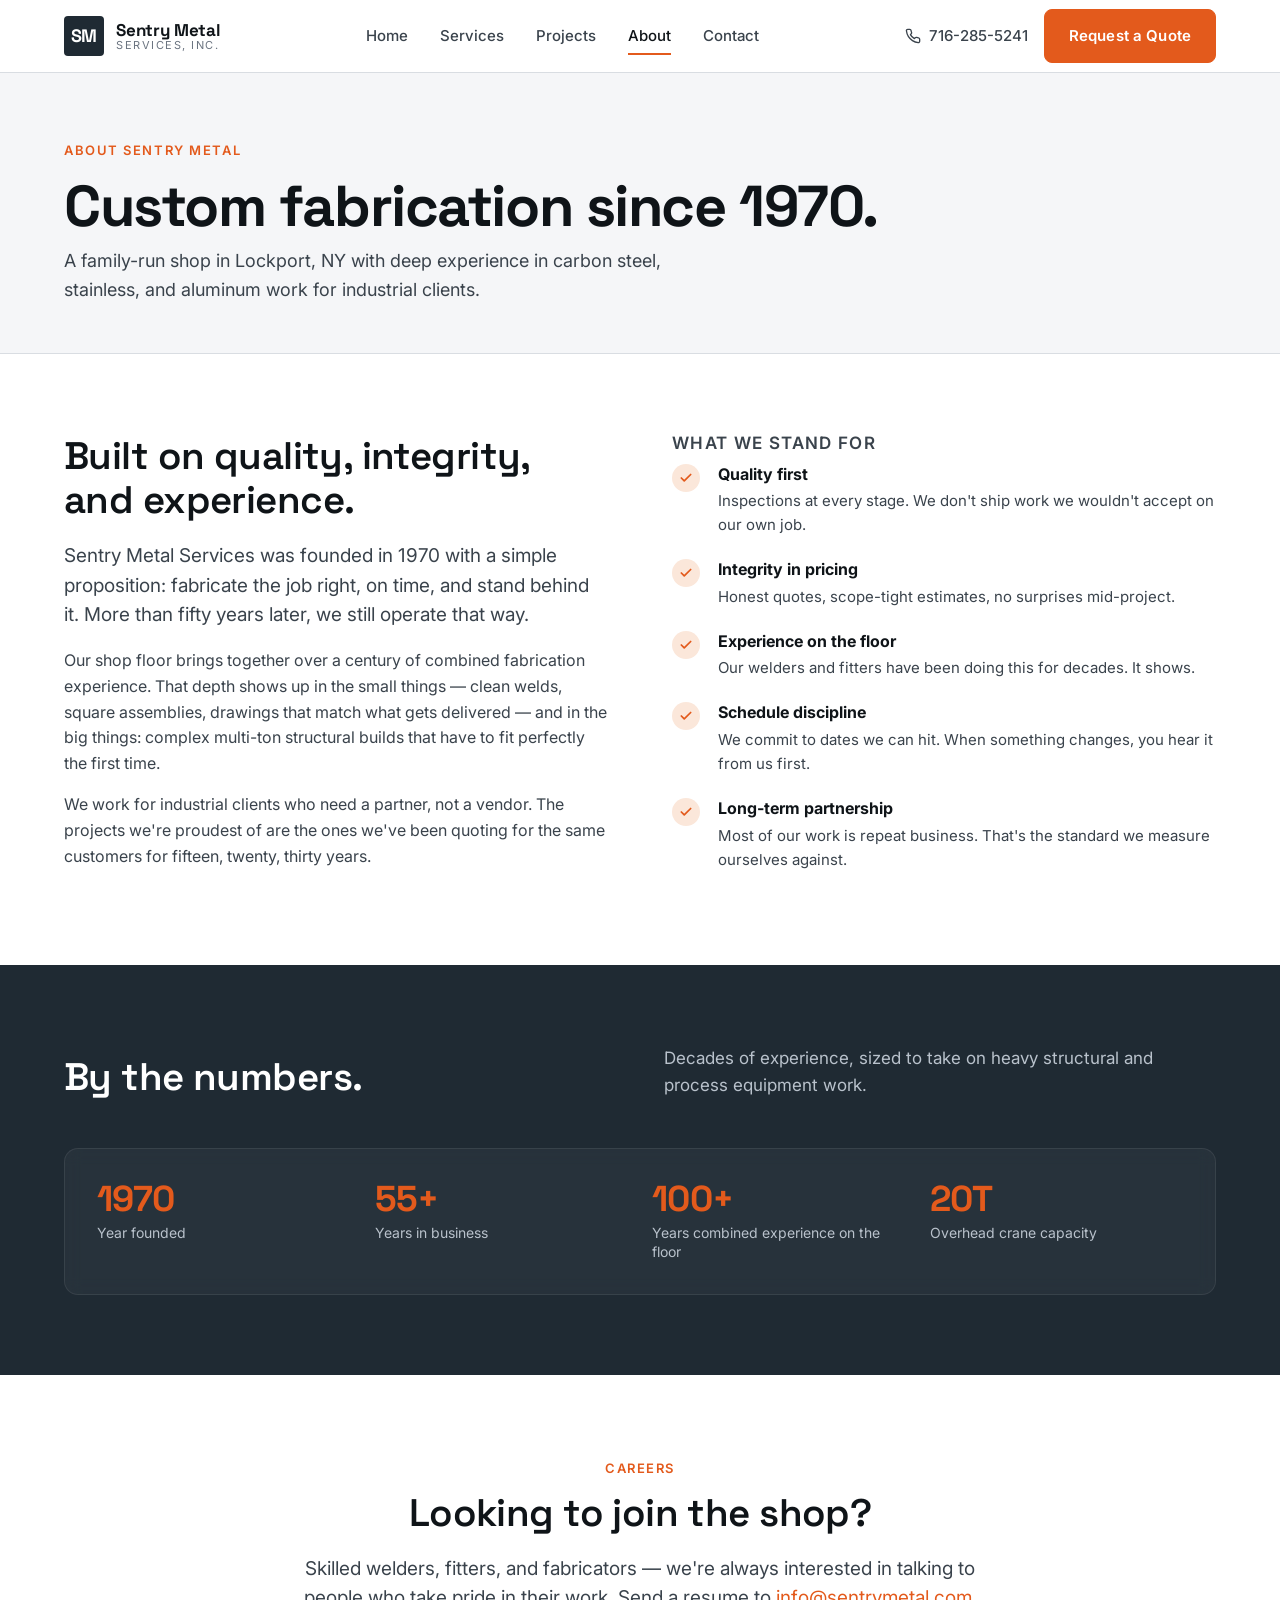
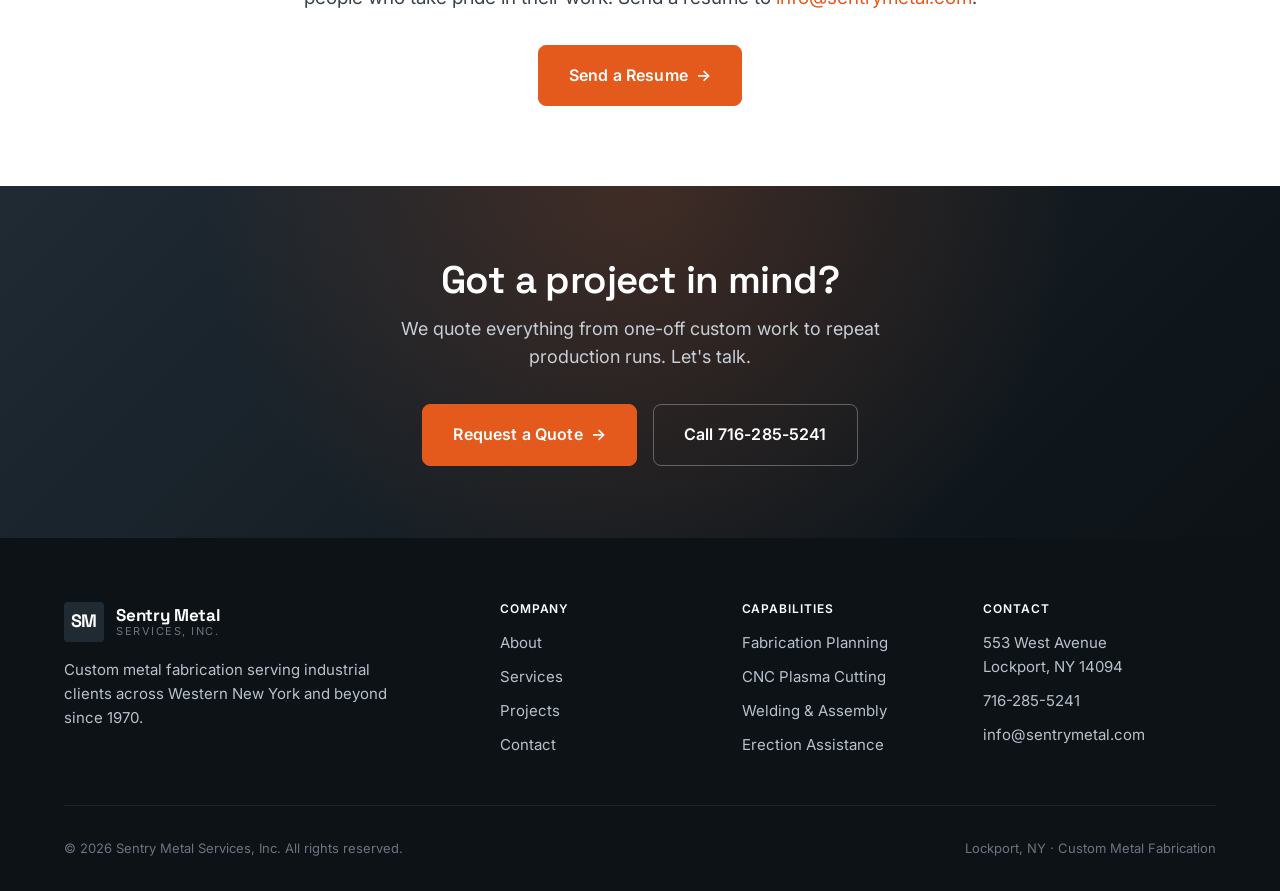
==== about.html @ cd66dbcb "Initial Sentry Metal website (static site) Co-Authored-By: Claude Opus 4.8 (1M context) <noreply@ant" ====
<!doctype html>
<html lang="en">
<head>
  <meta charset="utf-8" />
  <meta name="viewport" content="width=device-width, initial-scale=1" />
  <title>About — Sentry Metal Services</title>
  <meta name="description" content="Sentry Metal Services has been fabricating custom metal work for industrial clients since 1970 from our shop in Lockport, NY. Family-run, quality-first." />
  <link rel="preconnect" href="https://fonts.googleapis.com" />
  <link rel="preconnect" href="https://fonts.gstatic.com" crossorigin />
  <link rel="stylesheet" href="https://fonts.googleapis.com/css2?family=Inter:wght@400;500;600;700&family=Space+Grotesk:wght@500;600;700&display=swap" />
  <link rel="stylesheet" href="css/styles.css" />
</head>
<body>

  <header class="site-header">
    <nav class="nav" aria-label="Primary">
      <a class="brand" href="index.html">
        <span class="brand-mark">SM</span>
        <span class="brand-text">
          <span class="brand-name">Sentry Metal</span>
          <span class="brand-tag">Services, Inc.</span>
        </span>
      </a>
      <ul class="nav-links">
        <li><a href="index.html">Home</a></li>
        <li><a href="services.html">Services</a></li>
        <li><a href="projects.html">Projects</a></li>
        <li><a href="about.html" class="active">About</a></li>
        <li><a href="contact.html">Contact</a></li>
      </ul>
      <div class="nav-cta">
        <a href="tel:7162855241" class="nav-phone">
          <svg width="16" height="16" viewBox="0 0 24 24" fill="none" stroke="currentColor" stroke-width="2" stroke-linecap="round" stroke-linejoin="round"><path d="M22 16.92v3a2 2 0 0 1-2.18 2 19.79 19.79 0 0 1-8.63-3.07 19.5 19.5 0 0 1-6-6 19.79 19.79 0 0 1-3.07-8.67A2 2 0 0 1 4.11 2h3a2 2 0 0 1 2 1.72 12.84 12.84 0 0 0 .7 2.81 2 2 0 0 1-.45 2.11L8.09 9.91a16 16 0 0 0 6 6l1.27-1.27a2 2 0 0 1 2.11-.45 12.84 12.84 0 0 0 2.81.7A2 2 0 0 1 22 16.92z"/></svg>
          716-285-5241
        </a>
        <a href="contact.html" class="btn btn-primary">Request a Quote</a>
      </div>
      <button class="nav-toggle" aria-label="Open menu" aria-expanded="false">
        <span></span><span></span><span></span>
      </button>
    </nav>
  </header>

  <main>
    <section class="page-header">
      <div class="container">
        <span class="eyebrow">About Sentry Metal</span>
        <h1>Custom fabrication since 1970.</h1>
        <p>A family-run shop in Lockport, NY with deep experience in carbon steel, stainless, and aluminum work for industrial clients.</p>
      </div>
    </section>

    <section class="section">
      <div class="container">
        <div class="two-col">
          <div>
            <h2>Built on quality, integrity, and experience.</h2>
            <p class="lead">Sentry Metal Services was founded in 1970 with a simple proposition: fabricate the job right, on time, and stand behind it. More than fifty years later, we still operate that way.</p>
            <p>Our shop floor brings together over a century of combined fabrication experience. That depth shows up in the small things — clean welds, square assemblies, drawings that match what gets delivered — and in the big things: complex multi-ton structural builds that have to fit perfectly the first time.</p>
            <p>We work for industrial clients who need a partner, not a vendor. The projects we're proudest of are the ones we've been quoting for the same customers for fifteen, twenty, thirty years.</p>
          </div>
          <div>
            <h4>What We Stand For</h4>
            <ul class="value-list">
              <li>
                <span class="dot">
                  <svg width="14" height="14" viewBox="0 0 24 24" fill="none" stroke="currentColor" stroke-width="3" stroke-linecap="round" stroke-linejoin="round"><polyline points="20 6 9 17 4 12"/></svg>
                </span>
                <span>
                  <strong>Quality first</strong>
                  Inspections at every stage. We don't ship work we wouldn't accept on our own job.
                </span>
              </li>
              <li>
                <span class="dot">
                  <svg width="14" height="14" viewBox="0 0 24 24" fill="none" stroke="currentColor" stroke-width="3" stroke-linecap="round" stroke-linejoin="round"><polyline points="20 6 9 17 4 12"/></svg>
                </span>
                <span>
                  <strong>Integrity in pricing</strong>
                  Honest quotes, scope-tight estimates, no surprises mid-project.
                </span>
              </li>
              <li>
                <span class="dot">
                  <svg width="14" height="14" viewBox="0 0 24 24" fill="none" stroke="currentColor" stroke-width="3" stroke-linecap="round" stroke-linejoin="round"><polyline points="20 6 9 17 4 12"/></svg>
                </span>
                <span>
                  <strong>Experience on the floor</strong>
                  Our welders and fitters have been doing this for decades. It shows.
                </span>
              </li>
              <li>
                <span class="dot">
                  <svg width="14" height="14" viewBox="0 0 24 24" fill="none" stroke="currentColor" stroke-width="3" stroke-linecap="round" stroke-linejoin="round"><polyline points="20 6 9 17 4 12"/></svg>
                </span>
                <span>
                  <strong>Schedule discipline</strong>
                  We commit to dates we can hit. When something changes, you hear it from us first.
                </span>
              </li>
              <li>
                <span class="dot">
                  <svg width="14" height="14" viewBox="0 0 24 24" fill="none" stroke="currentColor" stroke-width="3" stroke-linecap="round" stroke-linejoin="round"><polyline points="20 6 9 17 4 12"/></svg>
                </span>
                <span>
                  <strong>Long-term partnership</strong>
                  Most of our work is repeat business. That's the standard we measure ourselves against.
                </span>
              </li>
            </ul>
          </div>
        </div>
      </div>
    </section>

    <section class="section section-dark">
      <div class="container">
        <div class="section-head">
          <div>
            <h2>By the numbers.</h2>
          </div>
          <p>Decades of experience, sized to take on heavy structural and process equipment work.</p>
        </div>

        <div class="hero-stats" style="grid-template-columns: repeat(4, 1fr);">
          <div>
            <div class="hero-stat-num">1970</div>
            <div class="hero-stat-label">Year founded</div>
          </div>
          <div>
            <div class="hero-stat-num">55+</div>
            <div class="hero-stat-label">Years in business</div>
          </div>
          <div>
            <div class="hero-stat-num">100+</div>
            <div class="hero-stat-label">Years combined experience on the floor</div>
          </div>
          <div>
            <div class="hero-stat-num">20T</div>
            <div class="hero-stat-label">Overhead crane capacity</div>
          </div>
        </div>
      </div>
    </section>

    <section class="section">
      <div class="container container-narrow text-center">
        <span class="eyebrow">Careers</span>
        <h2>Looking to join the shop?</h2>
        <p class="lead" style="margin: 0 auto 2rem;">Skilled welders, fitters, and fabricators — we're always interested in talking to people who take pride in their work. Send a resume to <a href="mailto:info@sentrymetal.com">info@sentrymetal.com</a>.</p>
        <a href="mailto:info@sentrymetal.com" class="btn btn-primary btn-lg">Send a Resume <span class="arrow">→</span></a>
      </div>
    </section>

    <section class="cta-band">
      <div class="container">
        <h2>Got a project in mind?</h2>
        <p>We quote everything from one-off custom work to repeat production runs. Let's talk.</p>
        <div class="btn-group">
          <a href="contact.html" class="btn btn-primary btn-lg">Request a Quote <span class="arrow">→</span></a>
          <a href="tel:7162855241" class="btn btn-ghost-light btn-lg">Call 716-285-5241</a>
        </div>
      </div>
    </section>
  </main>

  <footer class="site-footer">
    <div class="container">
      <div class="footer-grid">
        <div class="footer-brand">
          <a class="brand" href="index.html" style="color:#fff;">
            <span class="brand-mark">SM</span>
            <span class="brand-text">
              <span class="brand-name">Sentry Metal</span>
              <span class="brand-tag">Services, Inc.</span>
            </span>
          </a>
          <p>Custom metal fabrication serving industrial clients across Western New York and beyond since 1970.</p>
        </div>
        <div class="footer-col">
          <h4>Company</h4>
          <ul>
            <li><a href="about.html">About</a></li>
            <li><a href="services.html">Services</a></li>
            <li><a href="projects.html">Projects</a></li>
            <li><a href="contact.html">Contact</a></li>
          </ul>
        </div>
        <div class="footer-col">
          <h4>Capabilities</h4>
          <ul>
            <li><a href="services.html#planning">Fabrication Planning</a></li>
            <li><a href="services.html#cutting">CNC Plasma Cutting</a></li>
            <li><a href="services.html#welding">Welding &amp; Assembly</a></li>
            <li><a href="services.html#erection">Erection Assistance</a></li>
          </ul>
        </div>
        <div class="footer-col">
          <h4>Contact</h4>
          <ul>
            <li>553 West Avenue<br/>Lockport, NY 14094</li>
            <li><a href="tel:7162855241">716-285-5241</a></li>
            <li><a href="mailto:info@sentrymetal.com">info@sentrymetal.com</a></li>
          </ul>
        </div>
      </div>
      <div class="footer-bottom">
        <div>&copy; <span id="yr">2026</span> Sentry Metal Services, Inc. All rights reserved.</div>
        <div>Lockport, NY · Custom Metal Fabrication</div>
      </div>
    </div>
  </footer>

  <script>document.getElementById('yr').textContent = new Date().getFullYear();</script>
  <script src="js/main.js"></script>
</body>
</html>
---- css/styles.css ----
/* Sentry Metal Services — design system */

:root {
  --color-bg: #ffffff;
  --color-surface: #f5f6f8;
  --color-surface-alt: #ebedf1;
  --color-ink: #0f1418;
  --color-ink-soft: #3a434c;
  --color-ink-muted: #6b7480;
  --color-line: #d9dde2;
  --color-steel: #1f2a33;
  --color-steel-deep: #0c1216;
  --color-accent: #e35a1c;
  --color-accent-hover: #c44a14;
  --color-accent-soft: #fbe7da;
  --color-success: #1f7a4d;

  --shadow-sm: 0 1px 2px rgba(15, 20, 24, 0.06), 0 1px 1px rgba(15, 20, 24, 0.04);
  --shadow-md: 0 4px 16px rgba(15, 20, 24, 0.08), 0 2px 4px rgba(15, 20, 24, 0.04);
  --shadow-lg: 0 12px 32px rgba(15, 20, 24, 0.12), 0 4px 8px rgba(15, 20, 24, 0.06);

  --radius-sm: 4px;
  --radius-md: 8px;
  --radius-lg: 14px;

  --container: 1200px;
  --container-narrow: 880px;

  --font-sans: "Inter", -apple-system, BlinkMacSystemFont, "Segoe UI", Roboto, "Helvetica Neue", Arial, sans-serif;
  --font-display: "Space Grotesk", "Inter", -apple-system, BlinkMacSystemFont, "Segoe UI", sans-serif;

  --transition: 180ms cubic-bezier(0.4, 0, 0.2, 1);
}

* { box-sizing: border-box; }

html { scroll-behavior: smooth; }

body {
  margin: 0;
  font-family: var(--font-sans);
  font-size: 16px;
  line-height: 1.6;
  color: var(--color-ink);
  background: var(--color-bg);
  -webkit-font-smoothing: antialiased;
  text-rendering: optimizeLegibility;
}

img, svg { display: block; max-width: 100%; height: auto; }

a { color: var(--color-accent); text-decoration: none; transition: color var(--transition); }
a:hover { color: var(--color-accent-hover); }

h1, h2, h3, h4 {
  font-family: var(--font-display);
  font-weight: 600;
  line-height: 1.15;
  letter-spacing: -0.015em;
  margin: 0 0 0.5em;
  color: var(--color-ink);
}

h1 { font-size: clamp(2.25rem, 4.5vw, 3.75rem); font-weight: 700; letter-spacing: -0.025em; }
h2 { font-size: clamp(1.75rem, 3vw, 2.5rem); }
h3 { font-size: 1.375rem; }
h4 { font-size: 1.0625rem; text-transform: uppercase; letter-spacing: 0.08em; color: var(--color-ink-soft); font-family: var(--font-sans); font-weight: 600; }

p { margin: 0 0 1em; color: var(--color-ink-soft); }
p.lead { font-size: 1.1875rem; color: var(--color-ink-soft); line-height: 1.55; max-width: 60ch; }

.container { max-width: var(--container); margin: 0 auto; padding: 0 1.5rem; }
.container-narrow { max-width: var(--container-narrow); margin: 0 auto; padding: 0 1.5rem; }

.section { padding: 5rem 0; }
.section-sm { padding: 3rem 0; }
.section-tight { padding: 2rem 0; }
.section-dark { background: var(--color-steel); color: #e9ecf0; }
.section-dark h1, .section-dark h2, .section-dark h3 { color: #ffffff; }
.section-dark p { color: #b9c2cc; }
.section-surface { background: var(--color-surface); }

.eyebrow {
  display: inline-block;
  font-size: 0.8125rem;
  font-weight: 600;
  letter-spacing: 0.12em;
  text-transform: uppercase;
  color: var(--color-accent);
  margin-bottom: 0.75rem;
}

/* ---------- Buttons ---------- */
.btn {
  display: inline-flex;
  align-items: center;
  justify-content: center;
  gap: 0.5rem;
  padding: 0.875rem 1.5rem;
  font-family: var(--font-sans);
  font-size: 0.9375rem;
  font-weight: 600;
  letter-spacing: 0.01em;
  border-radius: var(--radius-md);
  border: 1.5px solid transparent;
  cursor: pointer;
  transition: all var(--transition);
  white-space: nowrap;
  text-decoration: none;
}

.btn-primary {
  background: var(--color-accent);
  color: #ffffff;
  border-color: var(--color-accent);
}
.btn-primary:hover {
  background: var(--color-accent-hover);
  border-color: var(--color-accent-hover);
  color: #ffffff;
  transform: translateY(-1px);
  box-shadow: var(--shadow-md);
}

.btn-secondary {
  background: transparent;
  color: var(--color-ink);
  border-color: var(--color-line);
}
.btn-secondary:hover { border-color: var(--color-ink); color: var(--color-ink); }

.btn-ghost-light {
  background: transparent;
  color: #ffffff;
  border-color: rgba(255,255,255,0.3);
}
.btn-ghost-light:hover { background: rgba(255,255,255,0.1); color: #ffffff; border-color: #ffffff; }

.btn-lg { padding: 1.0625rem 1.875rem; font-size: 1rem; }

.btn .arrow { transition: transform var(--transition); }
.btn:hover .arrow { transform: translateX(3px); }

/* ---------- Header ---------- */
.site-header {
  position: sticky;
  top: 0;
  z-index: 100;
  background: rgba(255,255,255,0.92);
  backdrop-filter: saturate(180%) blur(10px);
  -webkit-backdrop-filter: saturate(180%) blur(10px);
  border-bottom: 1px solid var(--color-line);
}

.nav {
  display: flex;
  align-items: center;
  justify-content: space-between;
  height: 72px;
  max-width: var(--container);
  margin: 0 auto;
  padding: 0 1.5rem;
}

.brand {
  display: flex;
  align-items: center;
  gap: 0.75rem;
  text-decoration: none;
  color: var(--color-ink);
}
.brand-mark {
  display: flex;
  align-items: center;
  justify-content: center;
  width: 40px; height: 40px;
  background: var(--color-steel);
  color: #ffffff;
  border-radius: var(--radius-sm);
  font-family: var(--font-display);
  font-weight: 700;
  font-size: 1.125rem;
  letter-spacing: -0.02em;
}
.brand-text {
  display: flex;
  flex-direction: column;
  line-height: 1.1;
}
.brand-name { font-family: var(--font-display); font-weight: 700; font-size: 1.0625rem; letter-spacing: -0.01em; color: var(--color-ink); }
.brand-tag { font-size: 0.6875rem; text-transform: uppercase; letter-spacing: 0.14em; color: var(--color-ink-muted); }

.nav-links { display: flex; align-items: center; gap: 2rem; list-style: none; margin: 0; padding: 0; }
.nav-links a {
  color: var(--color-ink-soft);
  font-weight: 500;
  font-size: 0.9375rem;
  position: relative;
  padding: 0.5rem 0;
}
.nav-links a:hover, .nav-links a.active { color: var(--color-ink); }
.nav-links a.active::after {
  content: "";
  position: absolute;
  left: 0; right: 0; bottom: -2px;
  height: 2px;
  background: var(--color-accent);
}

.nav-cta { display: flex; align-items: center; gap: 1rem; }
.nav-phone {
  display: inline-flex;
  align-items: center;
  gap: 0.5rem;
  color: var(--color-ink-soft);
  font-weight: 500;
  font-size: 0.9375rem;
}
.nav-phone:hover { color: var(--color-ink); }

.nav-toggle {
  display: none;
  background: none;
  border: 0;
  width: 40px; height: 40px;
  cursor: pointer;
  padding: 0;
}
.nav-toggle span {
  display: block;
  width: 22px; height: 2px;
  background: var(--color-ink);
  margin: 5px auto;
  transition: transform var(--transition), opacity var(--transition);
}

@media (max-width: 920px) {
  .nav-links { display: none; }
  .nav-phone { display: none; }
  .nav-toggle { display: block; }
  body.nav-open .nav-links {
    display: flex;
    position: fixed;
    inset: 72px 0 auto 0;
    flex-direction: column;
    align-items: stretch;
    gap: 0;
    background: #ffffff;
    border-bottom: 1px solid var(--color-line);
    padding: 1rem 1.5rem;
    box-shadow: var(--shadow-md);
  }
  body.nav-open .nav-links a {
    padding: 0.875rem 0;
    border-bottom: 1px solid var(--color-line);
    font-size: 1.0625rem;
  }
  body.nav-open .nav-links a:last-child { border-bottom: 0; }
}

/* ---------- Hero ---------- */
.hero {
  position: relative;
  background: linear-gradient(180deg, var(--color-steel-deep) 0%, var(--color-steel) 100%);
  color: #ffffff;
  padding: 6rem 0 5rem;
  overflow: hidden;
}
.hero::before {
  content: "";
  position: absolute;
  inset: 0;
  background-image:
    radial-gradient(circle at 20% 30%, rgba(227,90,28,0.18) 0%, transparent 45%),
    radial-gradient(circle at 80% 70%, rgba(255,255,255,0.05) 0%, transparent 50%);
  pointer-events: none;
}
.hero::after {
  content: "";
  position: absolute;
  inset: 0;
  background-image:
    linear-gradient(135deg, rgba(255,255,255,0.025) 25%, transparent 25%),
    linear-gradient(225deg, rgba(255,255,255,0.025) 25%, transparent 25%);
  background-size: 60px 60px;
  pointer-events: none;
  opacity: 0.4;
}
.hero .container { position: relative; z-index: 1; }

.hero-grid {
  display: grid;
  grid-template-columns: 1.2fr 1fr;
  gap: 4rem;
  align-items: center;
}

.hero h1 {
  color: #ffffff;
  font-size: clamp(2.5rem, 5vw, 4rem);
  margin-bottom: 1.25rem;
}
.hero h1 .accent { color: var(--color-accent); }
.hero .lead { color: #c8cfd6; font-size: 1.1875rem; max-width: 56ch; margin-bottom: 2rem; }

.hero-cta { display: flex; gap: 1rem; flex-wrap: wrap; }

.hero-stats {
  display: grid;
  grid-template-columns: repeat(2, 1fr);
  gap: 1.5rem;
  padding: 2rem;
  background: rgba(255,255,255,0.04);
  border: 1px solid rgba(255,255,255,0.08);
  border-radius: var(--radius-lg);
  backdrop-filter: blur(8px);
}
.hero-stat-num {
  font-family: var(--font-display);
  font-size: 2.25rem;
  font-weight: 700;
  color: var(--color-accent);
  letter-spacing: -0.02em;
  line-height: 1;
  margin-bottom: 0.375rem;
}
.hero-stat-label { font-size: 0.875rem; color: #b9c2cc; line-height: 1.4; }

@media (max-width: 880px) {
  .hero { padding: 4rem 0 3.5rem; }
  .hero-grid { grid-template-columns: 1fr; gap: 2.5rem; }
}

/* ---------- Capabilities (Home) ---------- */
.cap-grid {
  display: grid;
  grid-template-columns: repeat(auto-fit, minmax(260px, 1fr));
  gap: 1.5rem;
  margin-top: 2.5rem;
}
.cap-card {
  padding: 2rem;
  background: var(--color-bg);
  border: 1px solid var(--color-line);
  border-radius: var(--radius-lg);
  transition: transform var(--transition), box-shadow var(--transition), border-color var(--transition);
}
.cap-card:hover {
  transform: translateY(-4px);
  box-shadow: var(--shadow-md);
  border-color: var(--color-ink);
}
.cap-icon {
  display: flex;
  align-items: center;
  justify-content: center;
  width: 48px; height: 48px;
  background: var(--color-accent-soft);
  color: var(--color-accent);
  border-radius: var(--radius-md);
  margin-bottom: 1.25rem;
}
.cap-card h3 { font-size: 1.1875rem; margin-bottom: 0.5rem; }
.cap-card p { font-size: 0.9375rem; margin: 0; }

/* ---------- Section heading ---------- */
.section-head {
  display: grid;
  grid-template-columns: 1fr 1fr;
  gap: 3rem;
  align-items: end;
  margin-bottom: 3rem;
}
.section-head h2 { margin: 0; }
.section-head p { margin: 0; font-size: 1.0625rem; }
@media (max-width: 720px) {
  .section-head { grid-template-columns: 1fr; gap: 1rem; }
}

/* ---------- Project gallery ---------- */
.project-grid {
  display: grid;
  grid-template-columns: repeat(auto-fit, minmax(280px, 1fr));
  gap: 1.5rem;
}
.project-card {
  position: relative;
  overflow: hidden;
  border-radius: var(--radius-lg);
  background: var(--color-steel);
  aspect-ratio: 4 / 3;
  cursor: pointer;
  transition: transform var(--transition);
}
.project-card:hover { transform: translateY(-3px); }
.project-card .placeholder {
  position: absolute;
  inset: 0;
  display: flex;
  align-items: center;
  justify-content: center;
  background:
    linear-gradient(135deg, var(--color-steel) 0%, var(--color-steel-deep) 100%);
  color: rgba(255,255,255,0.18);
  font-family: var(--font-display);
  font-size: 4rem;
  font-weight: 700;
  letter-spacing: -0.02em;
}
.project-card .overlay {
  position: absolute;
  inset: 0;
  background: linear-gradient(180deg, transparent 40%, rgba(0,0,0,0.75) 100%);
  display: flex;
  flex-direction: column;
  justify-content: flex-end;
  padding: 1.5rem;
  color: #ffffff;
}
.project-card .tag {
  display: inline-block;
  font-size: 0.6875rem;
  font-weight: 600;
  letter-spacing: 0.14em;
  text-transform: uppercase;
  color: var(--color-accent);
  margin-bottom: 0.375rem;
}
.project-card h3 { color: #ffffff; font-size: 1.125rem; margin: 0 0 0.25rem; }
.project-card p { color: rgba(255,255,255,0.78); font-size: 0.875rem; margin: 0; }

/* ---------- Services list ---------- */
.svc-list { display: grid; gap: 1.25rem; margin-top: 2.5rem; }
.svc-row {
  display: grid;
  grid-template-columns: 64px 1fr auto;
  gap: 1.5rem;
  align-items: center;
  padding: 1.75rem;
  background: var(--color-bg);
  border: 1px solid var(--color-line);
  border-radius: var(--radius-lg);
  transition: border-color var(--transition), box-shadow var(--transition);
}
.svc-row:hover { border-color: var(--color-ink); box-shadow: var(--shadow-sm); }
.svc-num {
  font-family: var(--font-display);
  font-size: 1.5rem;
  font-weight: 700;
  color: var(--color-accent);
  letter-spacing: -0.02em;
}
.svc-row h3 { margin: 0 0 0.375rem; font-size: 1.1875rem; }
.svc-row p { margin: 0; font-size: 0.9375rem; }
.svc-row .btn { align-self: center; }
@media (max-width: 720px) {
  .svc-row { grid-template-columns: 1fr; gap: 0.75rem; padding: 1.5rem; }
  .svc-row .btn { justify-self: start; }
}

/* ---------- Specs strip ---------- */
.specs {
  display: grid;
  grid-template-columns: repeat(auto-fit, minmax(180px, 1fr));
  gap: 0;
  border: 1px solid var(--color-line);
  border-radius: var(--radius-lg);
  overflow: hidden;
  background: var(--color-bg);
}
.spec {
  padding: 1.75rem 1.5rem;
  border-right: 1px solid var(--color-line);
  text-align: center;
}
.spec:last-child { border-right: 0; }
.spec-num { font-family: var(--font-display); font-size: 2rem; font-weight: 700; color: var(--color-ink); letter-spacing: -0.02em; line-height: 1; margin-bottom: 0.5rem; }
.spec-label { font-size: 0.8125rem; color: var(--color-ink-muted); text-transform: uppercase; letter-spacing: 0.08em; }
@media (max-width: 720px) {
  .spec { border-right: 0; border-bottom: 1px solid var(--color-line); }
  .spec:last-child { border-bottom: 0; }
}

/* ---------- About columns ---------- */
.two-col {
  display: grid;
  grid-template-columns: 1fr 1fr;
  gap: 4rem;
  align-items: start;
}
@media (max-width: 880px) { .two-col { grid-template-columns: 1fr; gap: 2.5rem; } }

.value-list { display: grid; gap: 1.25rem; list-style: none; padding: 0; margin: 0; }
.value-list li {
  display: grid;
  grid-template-columns: 32px 1fr;
  gap: 0.875rem;
  align-items: start;
}
.value-list .dot {
  display: flex;
  align-items: center;
  justify-content: center;
  width: 28px; height: 28px;
  background: var(--color-accent-soft);
  color: var(--color-accent);
  border-radius: 50%;
  margin-top: 2px;
  flex-shrink: 0;
}
.value-list strong { display: block; font-size: 1rem; color: var(--color-ink); margin-bottom: 0.125rem; }
.value-list span { color: var(--color-ink-soft); font-size: 0.9375rem; }

/* ---------- CTA band ---------- */
.cta-band {
  background: linear-gradient(135deg, var(--color-steel) 0%, var(--color-steel-deep) 100%);
  color: #ffffff;
  padding: 4.5rem 0;
  text-align: center;
  position: relative;
  overflow: hidden;
}
.cta-band::before {
  content: "";
  position: absolute;
  inset: 0;
  background-image: radial-gradient(circle at 50% 0%, rgba(227,90,28,0.2) 0%, transparent 60%);
  pointer-events: none;
}
.cta-band .container { position: relative; }
.cta-band h2 { color: #ffffff; margin-bottom: 0.75rem; }
.cta-band p { color: #c8cfd6; font-size: 1.125rem; max-width: 52ch; margin: 0 auto 2rem; }
.cta-band .btn-group { display: flex; gap: 1rem; justify-content: center; flex-wrap: wrap; }

/* ---------- Contact / Form ---------- */
.contact-grid {
  display: grid;
  grid-template-columns: 1.3fr 1fr;
  gap: 4rem;
}
@media (max-width: 880px) { .contact-grid { grid-template-columns: 1fr; gap: 2.5rem; } }

.form { display: grid; gap: 1.25rem; }
.form-row { display: grid; grid-template-columns: 1fr 1fr; gap: 1rem; }
@media (max-width: 600px) { .form-row { grid-template-columns: 1fr; } }
.form-field { display: flex; flex-direction: column; gap: 0.375rem; }
.form-field label {
  font-size: 0.8125rem;
  font-weight: 600;
  letter-spacing: 0.04em;
  text-transform: uppercase;
  color: var(--color-ink-soft);
}
.form-field input,
.form-field select,
.form-field textarea {
  padding: 0.75rem 0.875rem;
  border: 1.5px solid var(--color-line);
  border-radius: var(--radius-md);
  background: var(--color-bg);
  color: var(--color-ink);
  font-family: inherit;
  font-size: 0.9375rem;
  transition: border-color var(--transition), box-shadow var(--transition);
}
.form-field input:focus,
.form-field select:focus,
.form-field textarea:focus {
  outline: none;
  border-color: var(--color-accent);
  box-shadow: 0 0 0 3px rgba(227,90,28,0.15);
}
.form-field textarea { resize: vertical; min-height: 120px; }
.form-field .hint { font-size: 0.8125rem; color: var(--color-ink-muted); margin-top: 0.125rem; }

.contact-info { display: grid; gap: 1.5rem; }
.contact-card {
  padding: 1.5rem;
  background: var(--color-surface);
  border-radius: var(--radius-lg);
}
.contact-card h4 { margin: 0 0 0.5rem; color: var(--color-ink); font-size: 0.75rem; }
.contact-card a, .contact-card p { color: var(--color-ink); font-size: 1rem; font-weight: 500; margin: 0; }
.contact-card a { display: block; }
.contact-card .sub { font-size: 0.875rem; color: var(--color-ink-muted); font-weight: 400; margin-top: 0.25rem; }

/* ---------- Footer ---------- */
.site-footer {
  background: var(--color-steel-deep);
  color: #b9c2cc;
  padding: 4rem 0 2rem;
}
.site-footer h4 { color: #ffffff; font-size: 0.75rem; margin-bottom: 1rem; }
.site-footer a { color: #b9c2cc; }
.site-footer a:hover { color: #ffffff; }
.footer-grid {
  display: grid;
  grid-template-columns: 2fr 1fr 1fr 1.2fr;
  gap: 3rem;
  margin-bottom: 3rem;
}
@media (max-width: 820px) { .footer-grid { grid-template-columns: 1fr 1fr; gap: 2rem; } }
@media (max-width: 520px) { .footer-grid { grid-template-columns: 1fr; } }

.footer-brand .brand-name { color: #ffffff; }
.footer-brand .brand-tag { color: #6b7480; }
.footer-brand p { color: #b9c2cc; max-width: 36ch; margin-top: 1rem; font-size: 0.9375rem; }

.footer-col ul { list-style: none; margin: 0; padding: 0; display: grid; gap: 0.625rem; }
.footer-col li { font-size: 0.9375rem; }

.footer-bottom {
  display: flex;
  justify-content: space-between;
  align-items: center;
  padding-top: 2rem;
  border-top: 1px solid rgba(255,255,255,0.08);
  font-size: 0.8125rem;
  color: #6b7480;
}
.footer-bottom a { color: #6b7480; }
@media (max-width: 520px) {
  .footer-bottom { flex-direction: column; gap: 0.75rem; text-align: center; }
}

/* ---------- Page header (non-home pages) ---------- */
.page-header {
  background: var(--color-surface);
  padding: 4rem 0 3rem;
  border-bottom: 1px solid var(--color-line);
}
.page-header h1 { margin-bottom: 0.5rem; }
.page-header p { font-size: 1.125rem; max-width: 60ch; margin: 0; }

/* ---------- Utilities ---------- */
.mt-0 { margin-top: 0; }
.mt-1 { margin-top: 1rem; }
.mt-2 { margin-top: 2rem; }
.mb-0 { margin-bottom: 0; }
.text-center { text-align: center; }
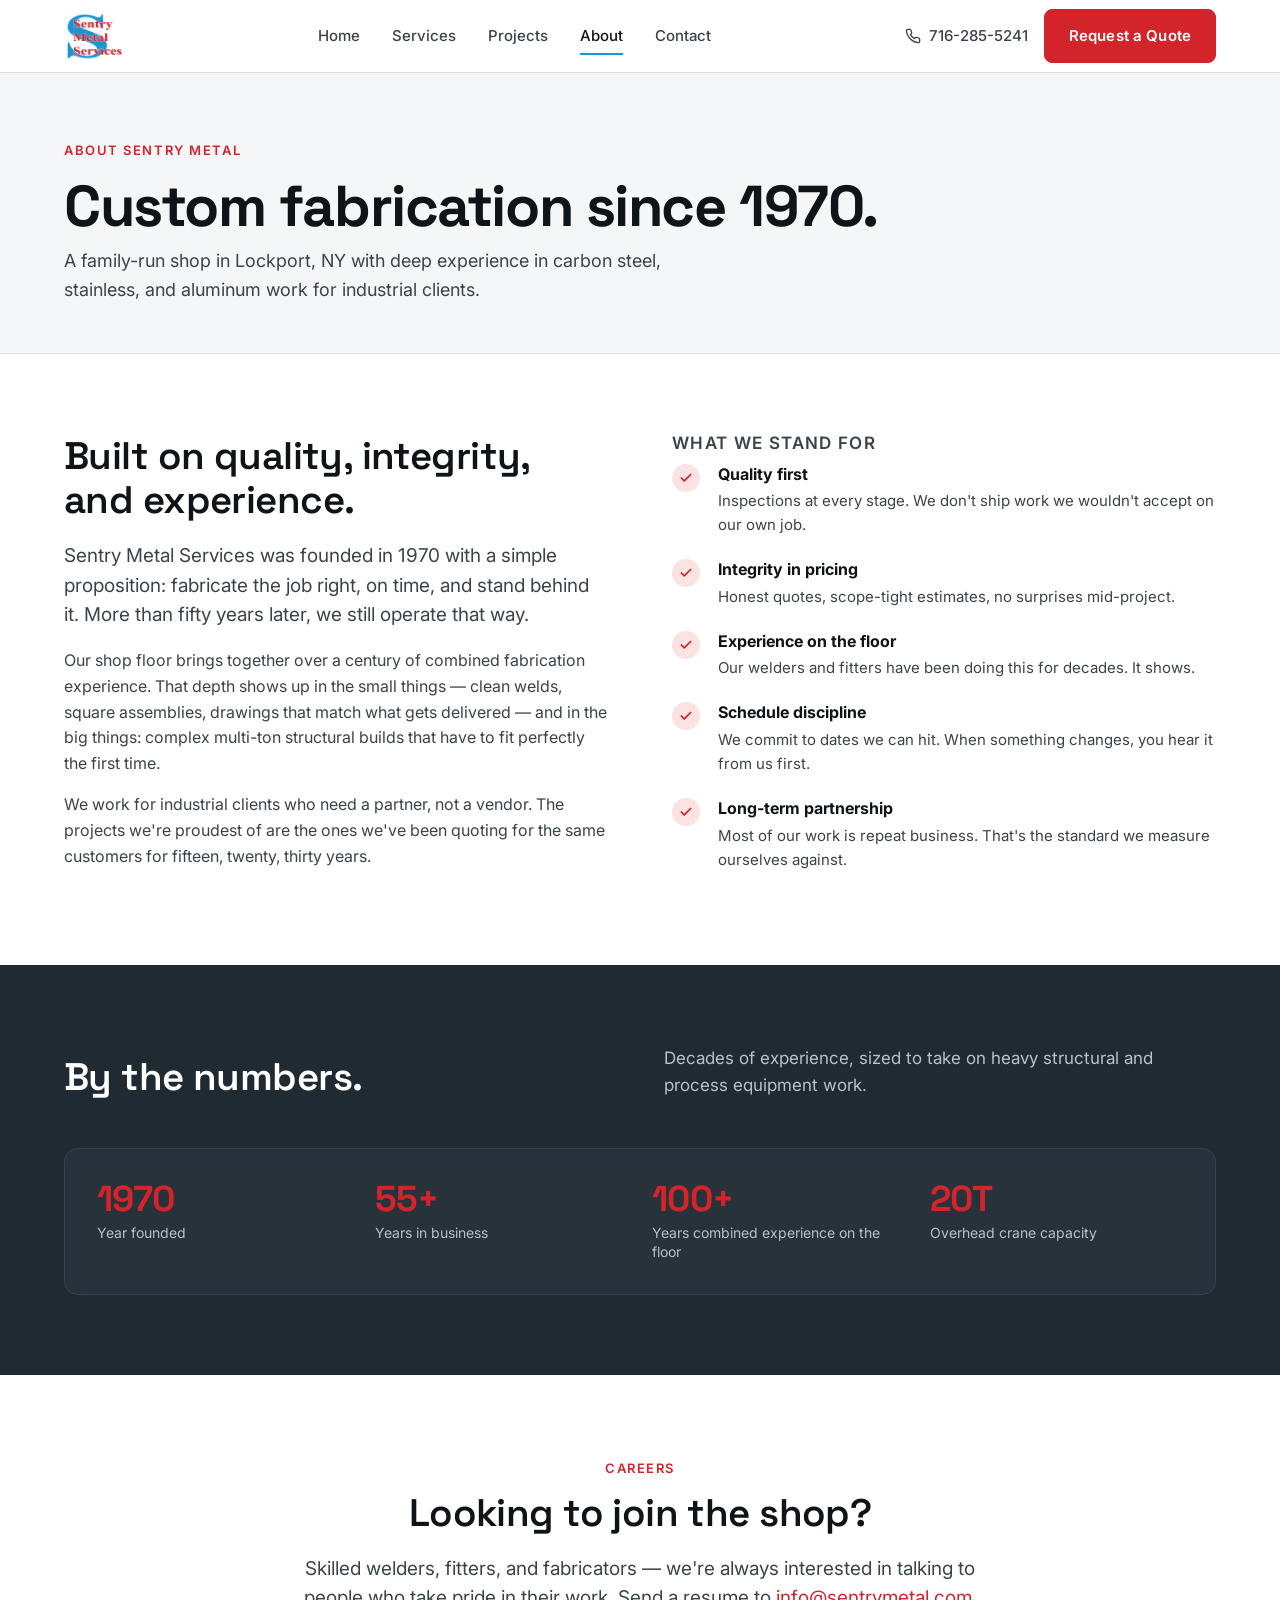
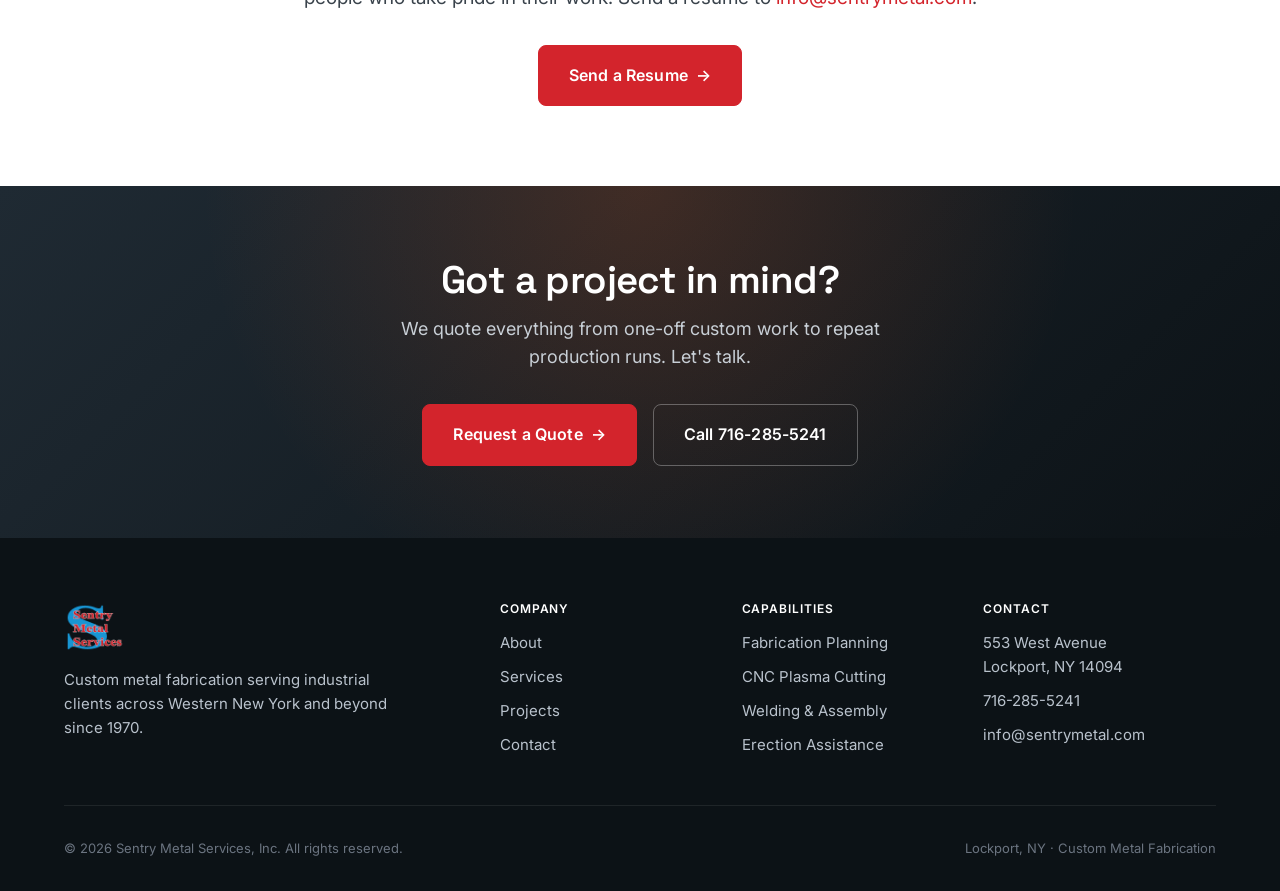
==== commit 44ed4c0c: "Add brand logo + favicon; retheme to brand red/blue - Place cropped Sentry Metal logo in header + fo" ====
--- a/about.html
+++ b/about.html
@@ -9,17 +9,14 @@
   <link rel="preconnect" href="https://fonts.gstatic.com" crossorigin />
   <link rel="stylesheet" href="https://fonts.googleapis.com/css2?family=Inter:wght@400;500;600;700&family=Space+Grotesk:wght@500;600;700&display=swap" />
   <link rel="stylesheet" href="css/styles.css" />
+  <link rel="icon" type="image/png" href="images/favicon.png" />
 </head>
 <body>
 
   <header class="site-header">
     <nav class="nav" aria-label="Primary">
       <a class="brand" href="index.html">
-        <span class="brand-mark">SM</span>
-        <span class="brand-text">
-          <span class="brand-name">Sentry Metal</span>
-          <span class="brand-tag">Services, Inc.</span>
-        </span>
+        <img class="brand-logo" src="images/logo.png" alt="Sentry Metal Services, Inc." />
       </a>
       <ul class="nav-links">
         <li><a href="index.html">Home</a></li>
@@ -169,11 +166,7 @@
       <div class="footer-grid">
         <div class="footer-brand">
           <a class="brand" href="index.html" style="color:#fff;">
-            <span class="brand-mark">SM</span>
-            <span class="brand-text">
-              <span class="brand-name">Sentry Metal</span>
-              <span class="brand-tag">Services, Inc.</span>
-            </span>
+            <img class="brand-logo" src="images/logo.png" alt="Sentry Metal Services, Inc." />
           </a>
           <p>Custom metal fabrication serving industrial clients across Western New York and beyond since 1970.</p>
         </div>
--- a/css/styles.css
+++ b/css/styles.css
@@ -10,9 +10,12 @@
   --color-line: #d9dde2;
   --color-steel: #1f2a33;
   --color-steel-deep: #0c1216;
-  --color-accent: #e35a1c;
-  --color-accent-hover: #c44a14;
-  --color-accent-soft: #fbe7da;
+  --color-accent: #d3242c;
+  --color-accent-hover: #b01d24;
+  --color-accent-soft: #fbe3e4;
+  --color-blue: #1895d3;
+  --color-blue-hover: #1379ac;
+  --color-blue-soft: #e4f2fb;
   --color-success: #1f7a4d;
 
   --shadow-sm: 0 1px 2px rgba(15, 20, 24, 0.06), 0 1px 1px rgba(15, 20, 24, 0.04);
@@ -169,19 +172,12 @@
   text-decoration: none;
   color: var(--color-ink);
 }
-.brand-mark {
-  display: flex;
-  align-items: center;
-  justify-content: center;
-  width: 40px; height: 40px;
-  background: var(--color-steel);
-  color: #ffffff;
-  border-radius: var(--radius-sm);
-  font-family: var(--font-display);
-  font-weight: 700;
-  font-size: 1.125rem;
-  letter-spacing: -0.02em;
-}
+.brand-logo {
+  height: 50px;
+  width: auto;
+  display: block;
+}
+@media (max-width: 600px) { .brand-logo { height: 42px; } }
 .brand-text {
   display: flex;
   flex-direction: column;
@@ -204,7 +200,7 @@
   position: absolute;
   left: 0; right: 0; bottom: -2px;
   height: 2px;
-  background: var(--color-accent);
+  background: var(--color-blue);
 }
 
 .nav-cta { display: flex; align-items: center; gap: 1rem; }
